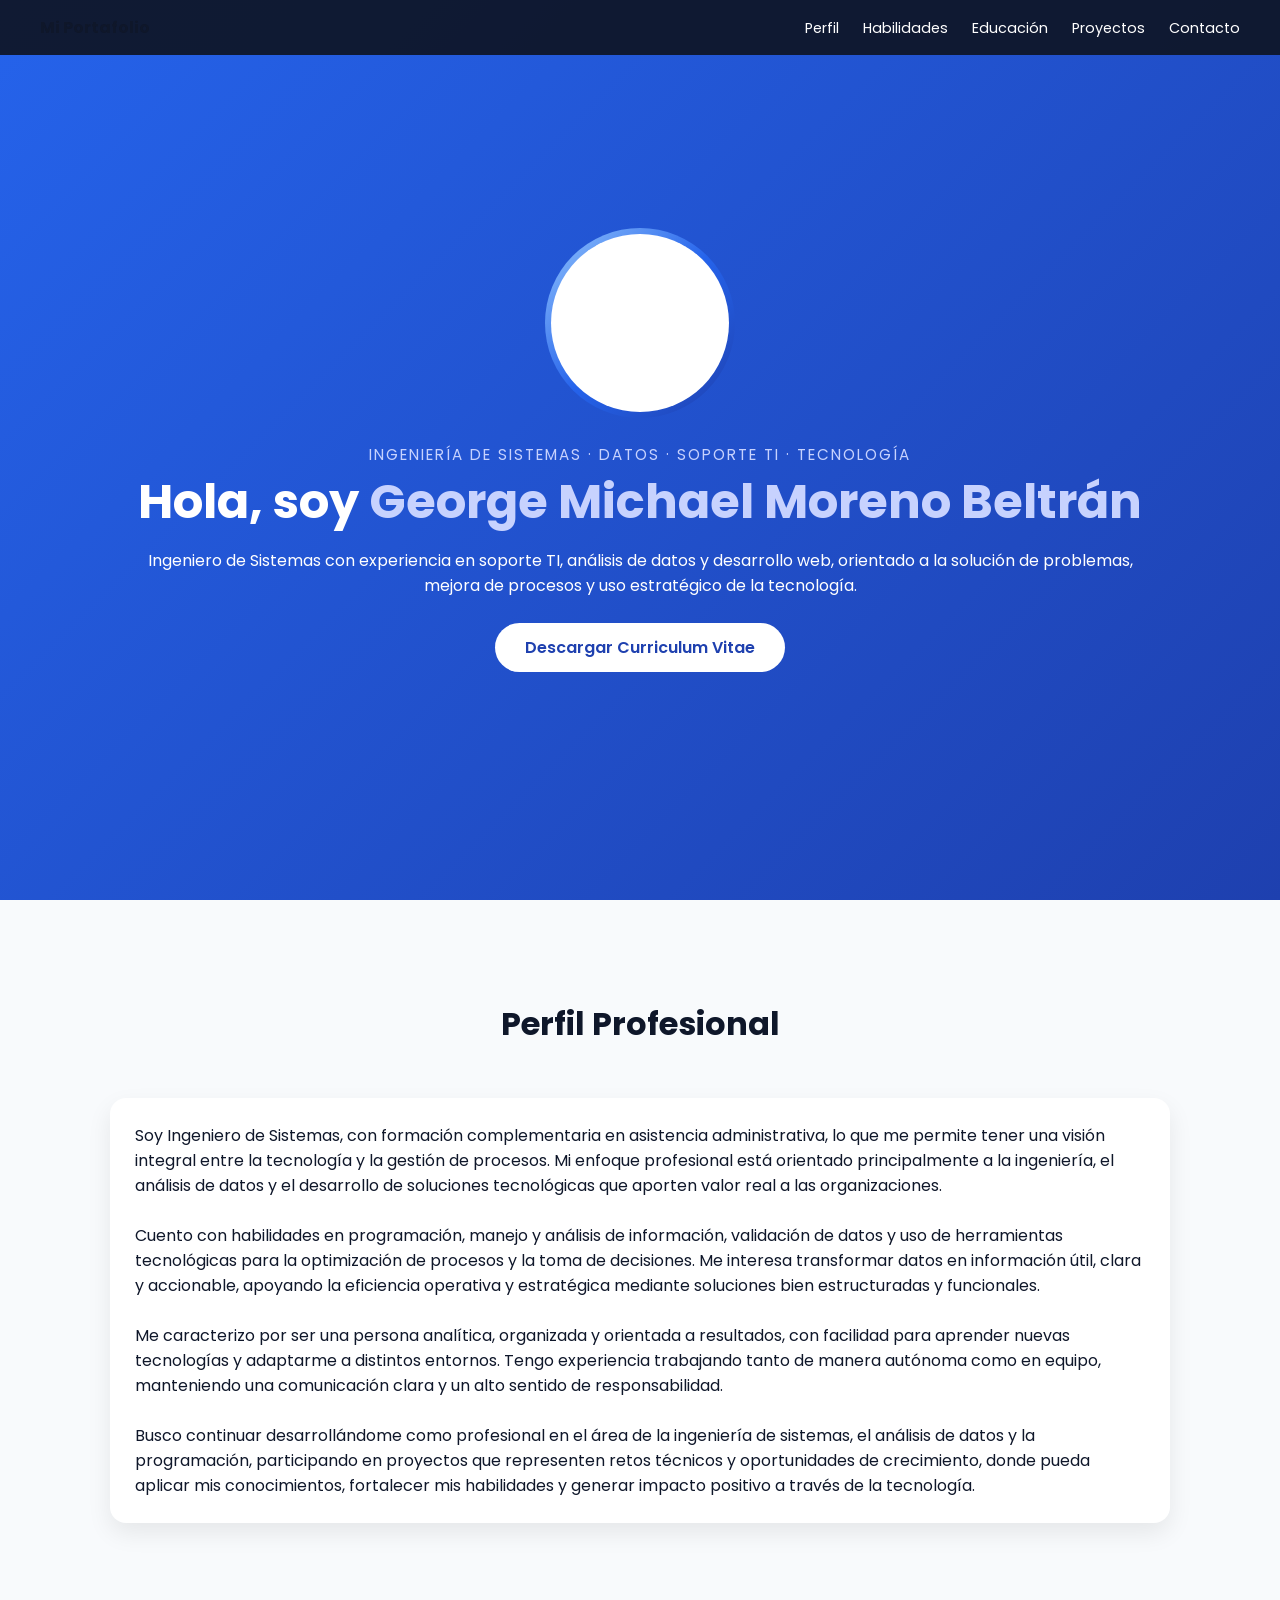
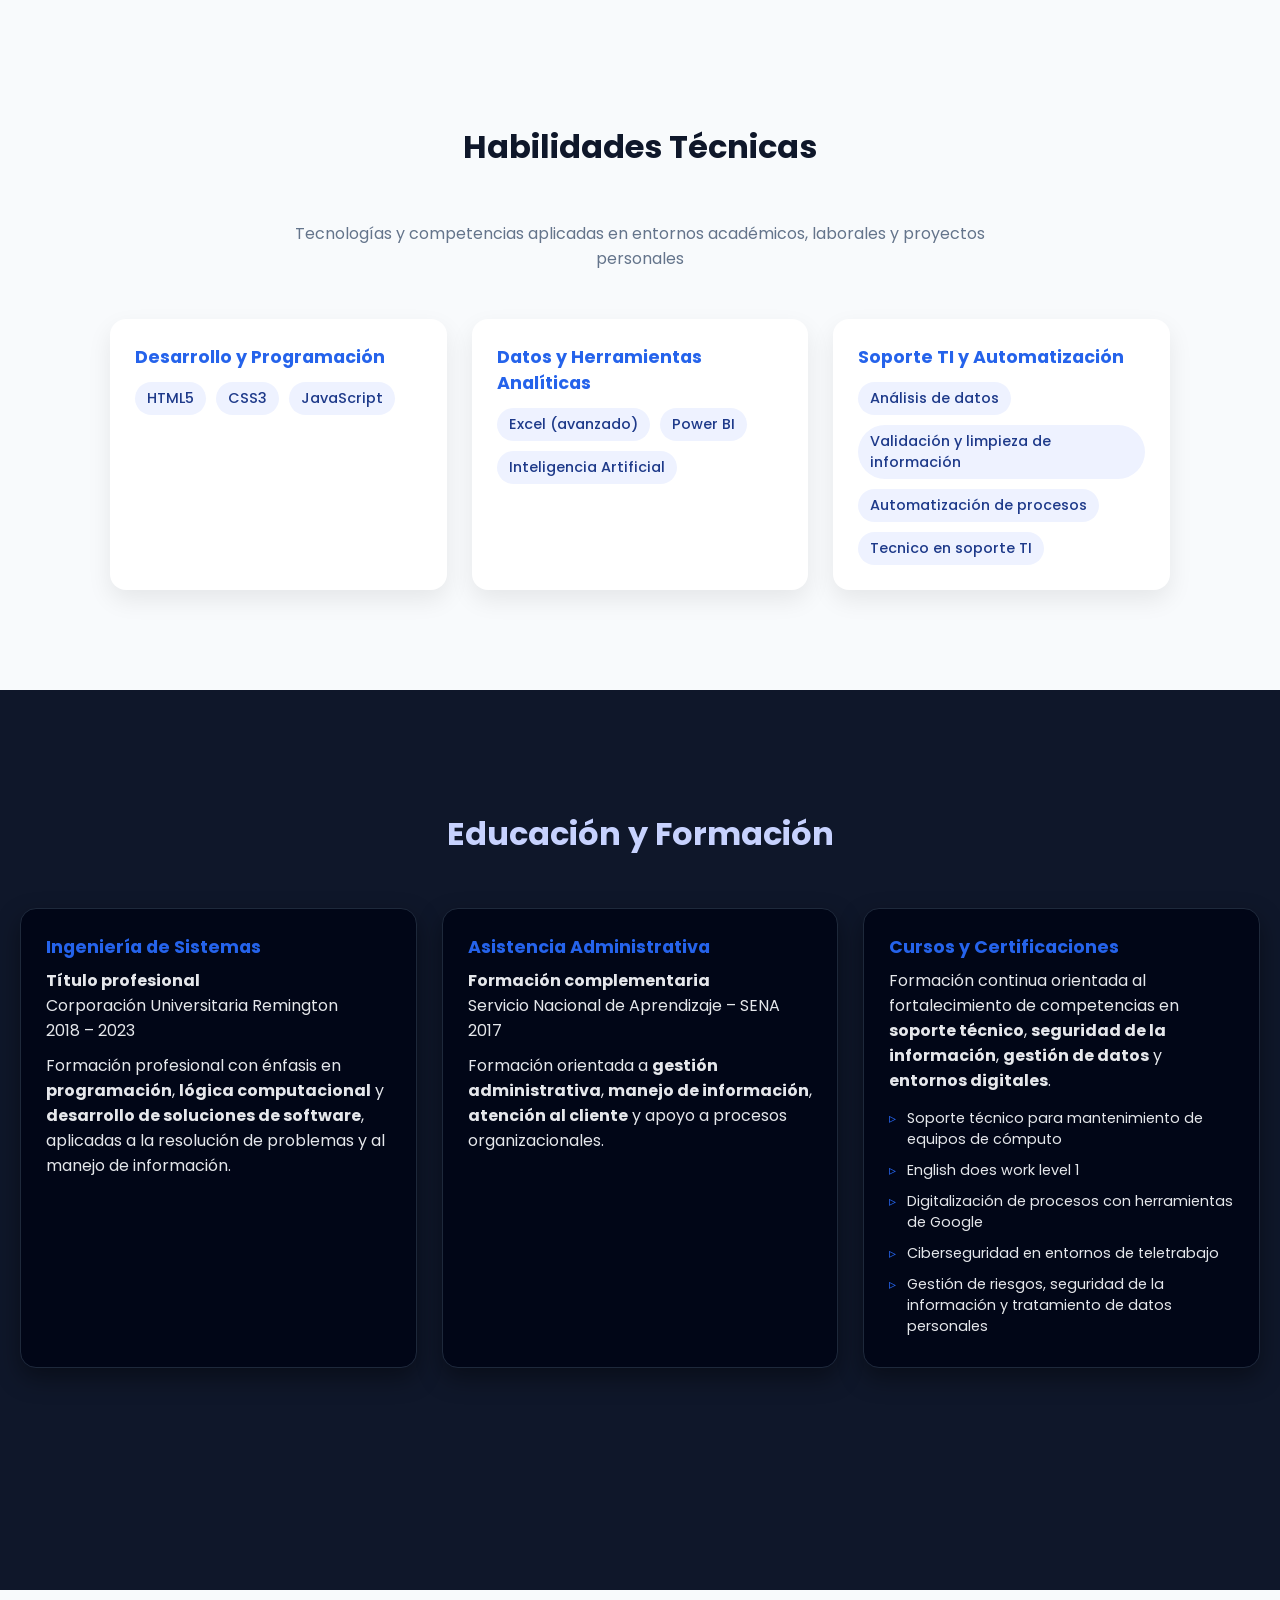
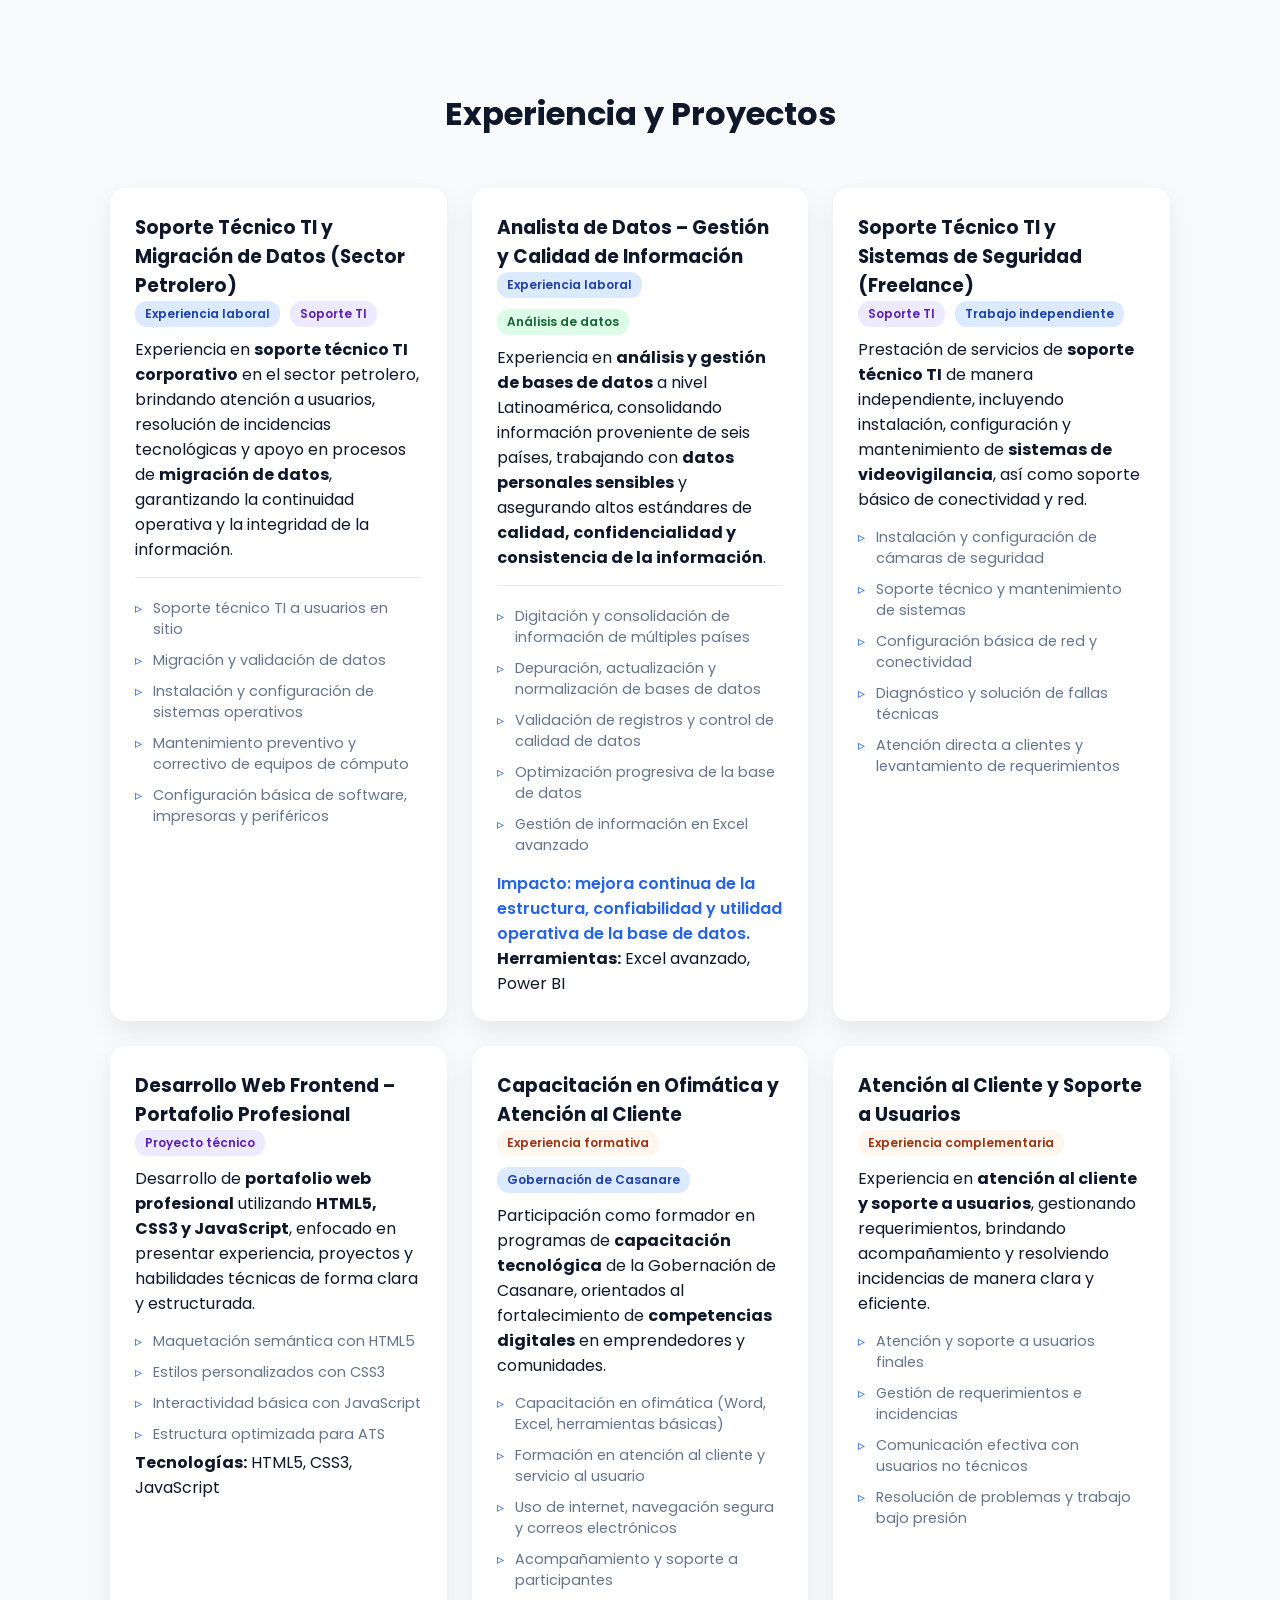
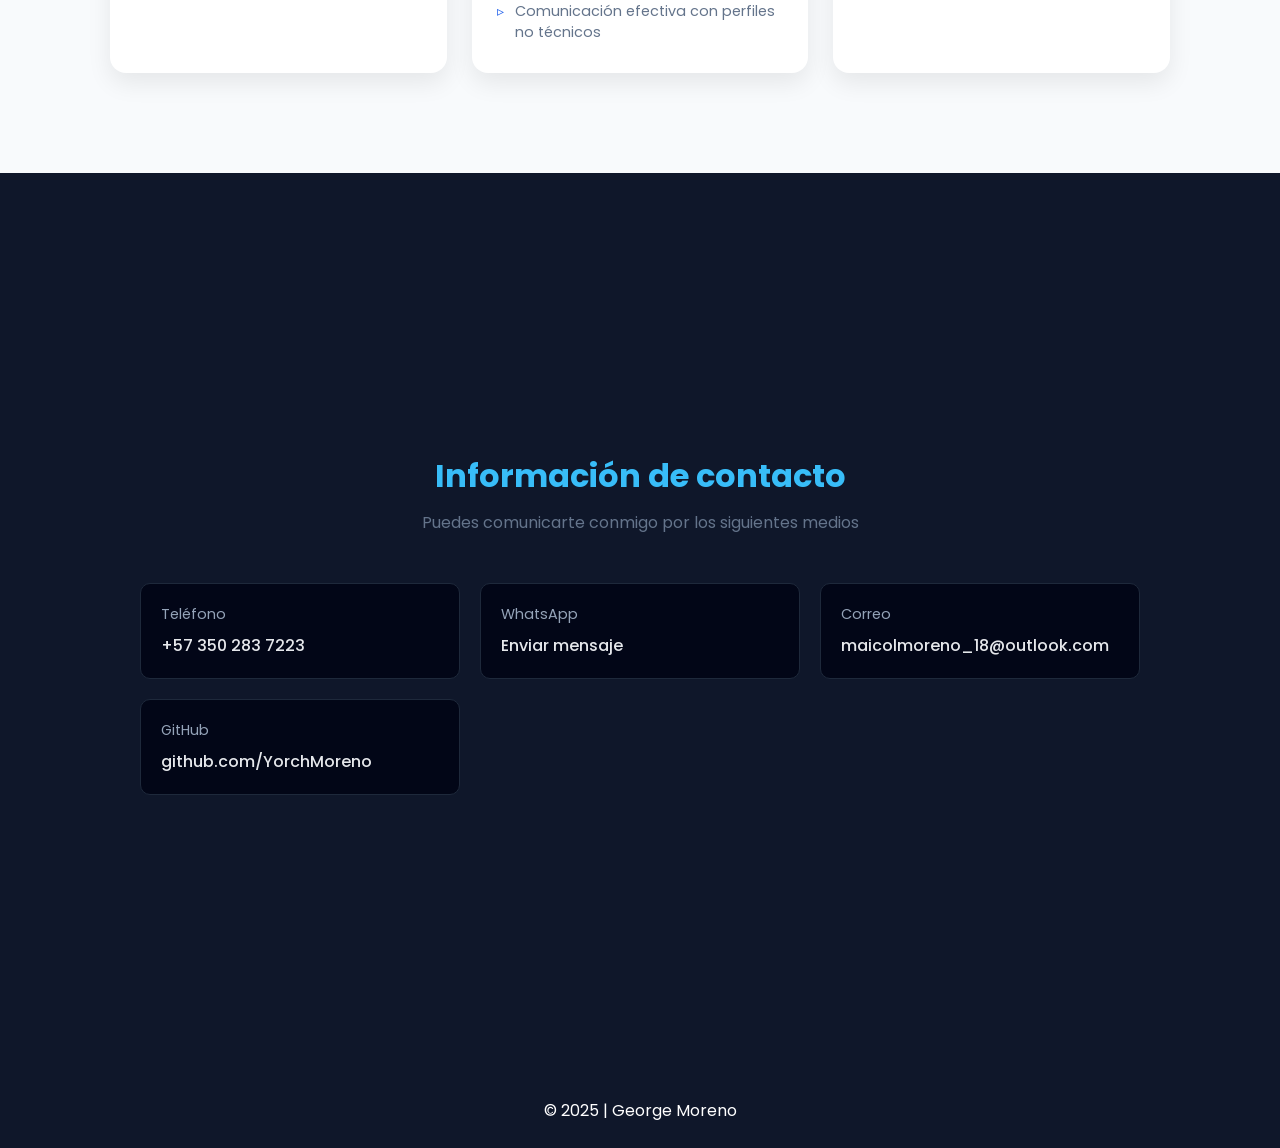
==== src/index.html @ 9e567766 "Primera versión del portafolio" ====
<!DOCTYPE html>
<html lang="es">
<head>
    <meta charset="UTF-8">
    <title>Portafolio | George Moreno</title>
    <meta name="viewport" content="width=device-width, initial-scale=1.0">

    <link href="https://fonts.googleapis.com/css2?family=Poppins:wght@300;400;600;700&display=swap" rel="stylesheet">

    <style>
        :root{
            --primary:#2563eb;
            --dark:#0f172a;
            --light:#f8fafc;
            --gray:#64748b;
        }

        *{
            margin:0;
            padding:0;
            box-sizing:border-box;
            font-family:'Poppins',sans-serif;
        }

        html, body{
            width:100%;
            overflow-x:hidden;
            scroll-behavior:smooth;
            margin:0;
            padding:0;
        }

        body{
            background:var(--light);
            color:var(--dark);
        }

        /* NAV */
        nav{
            position:fixed;
            top:0;
            width:100%;
            background:rgba(15,23,42,.95);
            padding:15px 40px;
            display:flex;
            justify-content:space-between;
            align-items:center;
            z-index:1000;
        }

        nav a{
            color:white;
            text-decoration:none;
            margin-left:20px;
            font-size:.9rem;
        }

        nav a:hover{color:var(--primary);}

        /* HERO */
        .hero{
            min-height:100vh;
            display:flex;
            flex-direction:column;
            justify-content:center;
            align-items:center;
            text-align:center;
            background:linear-gradient(135deg,#2563eb,#1e40af);
            color:white;
            padding:20px;
        }

        .hero h1{font-size:3rem;}
        .hero span{color:#c7d2fe;}
        .hero p{max-width:1000px;margin-top:10px;}

        /* FOTO PERFIL PRO */
        .foto-wrapper{
            position:relative;
            width:190px;
            height:190px;
            border-radius:50%;
            padding:6px;
            background:linear-gradient(135deg,#93c5fd,#2563eb,#1e40af);
            display:flex;
            align-items:center;
            justify-content:center;
            margin-bottom:25px;
            animation:float 6s ease-in-out infinite;
        }

        .foto-wrapper img{
            width:100%;
            height:100%;
            border-radius:50%;
            object-fit:cover;
            background:white;
        }

        /* Animación suave */
        @keyframes float{
            0%,100%{transform:translateY(0);}
            50%{transform:translateY(-10px);}
        }

        /* Efecto glass alrededor */
        .foto-wrapper::after{
            content:"";
            position:absolute;
            width:210px;
            height:210px;
            border-radius:50%;
            background:rgba(255,255,255,.15);
            filter:blur(25px);
            z-index:-1;
        }

        /* HABILIDADES TÉCNICAS */
        #habilidades h3{
            font-size:1.1rem;
            margin-bottom:12px;
            color:var(--primary);
        }

        .skills-list{
            list-style:none;
        }

        .skills-list li{
            padding:6px 0;
            font-size:.95rem;
            color:var(--gray);
            position:relative;
            padding-left:18px;
        }

        .skills-list li::before{
            content:"▹";
            position:absolute;
            left:0;
            color:var(--primary);
        }

        /* EDUCACIÓN */
        #educacion{
            width:100%;
            min-height:100vh;
            max-width:none;
            background:#0f172a;
            padding:120px 20px;

        }

        #educacion h3{
            font-size:1.1rem;
            margin-bottom:8px;
            color:var(--primary);
        }

        .edu-institucion{
            font-weight:600;
            font-size:.95rem;
            color:var(--dark);
        }

        .edu-lugar{
            font-size:.9rem;
            color:var(--gray);
            margin:4px 0;
        }

        .edu-periodo{
            font-size:.85rem;
            color:#94a3b8;
        }

        .edu-list{
            list-style:none;
            margin-top:10px;
        }

        .edu-list li{
            font-size:.9rem;
            color:var(--gray);
            padding:5px 0;
            position:relative;
            padding-left:18px;
        }

        .edu-list li::before{
            content:"▹";
            position:absolute;
            left:0;
            color:var(--primary);
        }

        .btn{
            margin-top:25px;
            padding:12px 30px;
            border:none;
            border-radius:30px;
            background:white;
            color:#1e40af;
            font-weight:600;
            cursor:pointer;
            text-decoration:none;
        }

        /* SECTIONS (EXCEPTO CONTACTO) */
        section:not(.contact-section){
            padding:100px 20px;
            max-width:1100px;
            margin:auto;
        }

        section h2{
            text-align:center;
            margin-bottom:50px;
            font-size:2rem;
        }

        /* CARDS */
        .grid{
            display:grid;
            grid-template-columns:repeat(auto-fit,minmax(250px,1fr));
            gap:25px;
        }

        .card{
            background:white;
            padding:25px;
            border-radius:16px;
            box-shadow:0 10px 25px rgba(0,0,0,.08);
            transition:.3s;
        }

        .card:hover{transform:translateY(-8px);}

        /* CONTACTO */
        .contact-section{
            min-height:100vh;
            width:100%;
            background-color:var(--dark);
            color:#e5e7eb;

            display:flex;
            flex-direction:column;
            justify-content:center;
            padding:80px 20px;
        }

        .section-title{
            font-size:2rem;
            text-align:center;
            margin-bottom:10px;
            color:#38bdf8;
        }

        .section-subtitle{
            text-align:center;
            font-size:1rem;
            margin-bottom:40px;
            color:#cbd5f5;
        }

        .contact-grid{
            display:grid;
            grid-template-columns:repeat(auto-fit,minmax(250px,1fr));
            gap:20px;
            max-width:1000px;
            margin:0 auto;
            width:100%;
        }

        .contact-card{
            background-color:#020617;
            border:1px solid #1e293b;
            border-radius:10px;
            padding:20px;
            transition:.3s;
        }

        .contact-card:hover{
            transform:translateY(-5px);
            box-shadow:0 10px 25px rgba(56,189,248,.15);
        }

        .contact-label{
            display:block;
            font-size:.9rem;
            color:#94a3b8;
            margin-bottom:8px;
        }

        .contact-card a{
            color:#e5e7eb;
            text-decoration:none;
            font-weight:500;
            word-break:break-word;
        }

        .contact-card a:hover{color:#38bdf8;}

        footer{
            background:var(--dark);
            color:white;
            text-align:center;
            padding:25px;
        }

        @media(max-width:600px){
            .hero h1{font-size:2.2rem;}
        }

        /* SECCIÓN OSCURA (EDUCACIÓN) */
        .dark-section h2{
            color:#c7d2fe;
        }

        .dark-section .card{
            background: rgba(2,6,23,.97);
            border:1px solid #1e293b;
            box-shadow:0 10px 25px rgba(0,0,0,.4);
        }


        .dark-section h3{
            color:#93c5fd;
        }

        .dark-section .edu-institucion{
            color:#e5e7eb;
        }

        .dark-section .edu-lugar,
        .dark-section .edu-periodo,
        .dark-section .edu-list li{
            color:#cbd5f5;
        }
        .badge{
            display:inline-block;
            padding:4px 10px;
            font-size:.75rem;
            font-weight:600;
            border-radius:12px;
            margin-bottom:10px;
            margin-right:6px;
        }

        .badge.work{ background:#dbeafe; color:#1e40af; }
        .badge.data{ background:#dcfce7; color:#166534; }
        .badge.tech{ background:#ede9fe; color:#5b21b6; }
        .badge.soft{ background:#fff7ed; color:#9a3412; }

        /* ===== FIX TEXTO EN SECCIONES OSCURAS ===== */
        .dark-section .card p,
        .dark-section .card strong,
        .dark-section .card li {
            color: #e5e7eb;
        }

        .dark-section .card h3 {
            color: #93c5fd;
        }
        .section-subtitle{
            text-align:center;
            color:#64748b;
            max-width:700px;
            margin:0 auto 3rem;
        }

        .skill-tags{
            display:flex;
            flex-wrap:wrap;
            gap:10px;
        }

        .skill-tags span{
            background:#eef2ff;
            color:#1e3a8a;
            padding:6px 12px;
            border-radius:999px;
            font-size:.9rem;
            font-weight:500;
        }

        .level{
            color:#64748b;
            font-size:.85rem;
        }

        /* Media Queries para pantallas pequeñas */
        @media(max-width: 600px) {
            /* Menu vertical */
            nav {
                flex-direction: column;
                align-items: flex-start;
                padding: 15px;
            }
            nav div {
                display: flex;
                flex-direction: column;
                margin-top: 10px;
            }
            nav a {
                margin: 8px 0;
            }

            /* Ajuste de hero */
            .hero h1 {
                font-size: 2rem;
            }

            .foto-wrapper {
                width: 140px;
                height: 140px;
            }

            /* Grid de cards */
            .grid {
                grid-template-columns: 1fr;
                gap: 20px;
            }
        }

    </style>
</head>

<body>

<nav>
    <strong>Mi Portafolio</strong>
    <div>
        <a href="#perfil">Perfil</a>
        <a href="#habilidades">Habilidades</a>
        <a href="#educacion">Educación</a>
        <a href="#proyectos">Proyectos</a>
        <a href="#contacto">Contacto</a>

    </div>
</nav>

<div class="hero">
    <div class="foto-wrapper">
        <img src="img/foto1.jpeg" alt="Foto de George Moreno">
    </div>
    <span style="font-size:.95rem; letter-spacing:2px; text-transform:uppercase; color:#c7d2fe;">
        Ingeniería de Sistemas · Datos · Soporte TI · Tecnología
    </span>
    <h1>Hola, soy <span>George Michael Moreno Beltrán</span></h1>
    <p>
        Ingeniero de Sistemas con experiencia en soporte TI, análisis de datos y desarrollo web,
        orientado a la solución de problemas, mejora de procesos y uso estratégico de la tecnología.
    </p>
    <a href="docs/CV George Moreno.pdf" download class="btn">Descargar Curriculum Vitae</a>
</div>

<section id="perfil">
    <h2>Perfil Profesional</h2>
    <div class="card">
        Soy Ingeniero de Sistemas, con formación complementaria en asistencia administrativa, lo que me permite tener una visión integral entre la tecnología y la gestión de procesos. Mi enfoque profesional está orientado principalmente a la ingeniería, el análisis de datos y el desarrollo de soluciones tecnológicas que aporten valor real a las organizaciones.<br>

        <br> Cuento con habilidades en programación, manejo y análisis de información, validación de datos y uso de herramientas tecnológicas para la optimización de procesos y la toma de decisiones. Me interesa transformar datos en información útil, clara y accionable, apoyando la eficiencia operativa y estratégica mediante soluciones bien estructuradas y funcionales.<br>

        <br> Me caracterizo por ser una persona analítica, organizada y orientada a resultados, con facilidad para aprender nuevas tecnologías y adaptarme a distintos entornos. Tengo experiencia trabajando tanto de manera autónoma como en equipo, manteniendo una comunicación clara y un alto sentido de responsabilidad.<br>

        <br> Busco continuar desarrollándome como profesional en el área de la ingeniería de sistemas, el análisis de datos y la programación, participando en proyectos que representen retos técnicos y oportunidades de crecimiento, donde pueda aplicar mis conocimientos, fortalecer mis habilidades y generar impacto positivo a través de la tecnología.
    </div>
</section>

<section id="habilidades">
    <h2>Habilidades Técnicas</h2>
    <p class="section-subtitle">
        Tecnologías y competencias aplicadas en entornos académicos, laborales y proyectos personales
    </p>

    <div class="grid">
        <div class="card">
            <h3>Desarrollo y Programación</h3>
            <div class="skill-tags">
                <span>HTML5</span>
                <span>CSS3</span>
                <span>JavaScript</span>
            </div>
        </div>

        <div class="card">
            <h3>Datos y Herramientas Analíticas</h3>
            <div class="skill-tags">
                <span>Excel (avanzado)</span>
                <span>Power BI</span>
                <span>Inteligencia Artificial</span>
            </div>
        </div>

        <div class="card">
            <h3>Soporte TI y Automatización</h3>
            <div class="skill-tags">
                <span>Análisis de datos</span>
                <span>Validación y limpieza de información</span>
                <span>Automatización de procesos</span>
                <span>Tecnico en soporte TI</span>
            </div>
        </div>
    </div>
</section>

<section id="educacion" class="dark-section">
    <h2>Educación y Formación</h2>

    <div class="grid">
        <div class="card">
            <h3>Ingeniería de Sistemas</h3>
            <p><strong>Título profesional</strong></p>
            <p>Corporación Universitaria Remington</p>
            <p>2018 – 2023</p>

            <p style="margin-top:10px;">
                Formación profesional con énfasis en <strong>programación</strong>,
                <strong>lógica computacional</strong> y <strong>desarrollo de soluciones de software</strong>,
                aplicadas a la resolución de problemas y al manejo de información.
            </p>
        </div>

        <div class="card">
            <h3>Asistencia Administrativa</h3>
            <p><strong>Formación complementaria</strong></p>
            <p>Servicio Nacional de Aprendizaje – SENA</p>
            <p>2017</p>

            <p style="margin-top:10px;">
                Formación orientada a <strong>gestión administrativa</strong>,
                <strong>manejo de información</strong>, <strong>atención al cliente</strong>
                y apoyo a procesos organizacionales.
            </p>
        </div>

        <div class="card">
            <h3>Cursos y Certificaciones</h3>

            <p style="margin-bottom:10px;">
                Formación continua orientada al fortalecimiento de competencias en
                <strong>soporte técnico</strong>, <strong>seguridad de la información</strong>,
                <strong>gestión de datos</strong> y <strong>entornos digitales</strong>.
            </p>

            <ul class="edu-list">
                <li>Soporte técnico para mantenimiento de equipos de cómputo</li>
                <li>English does work level 1</li>
                <li>Digitalización de procesos con herramientas de Google</li>
                <li>Ciberseguridad en entornos de teletrabajo</li>
                <li>Gestión de riesgos, seguridad de la información y tratamiento de datos personales</li>
            </ul>

        </div>
    </div>
</section>

<section id="proyectos">
    <h2>Experiencia y Proyectos</h2>

    <div class="grid">

        <!-- SOPORTE TI PETROLERA -->
        <div class="card">
            <h3>Soporte Técnico TI y Migración de Datos (Sector Petrolero)</h3>
            <span class="badge work">Experiencia laboral</span>
            <span class="badge tech">Soporte TI</span>

            <p>
                Experiencia en <strong>soporte técnico TI corporativo</strong> en el sector petrolero,
                brindando atención a usuarios, resolución de incidencias tecnológicas y apoyo
                en procesos de <strong>migración de datos</strong>, garantizando la continuidad operativa
                y la integridad de la información.
            </p>

            <hr style="margin:15px 0; border:none; border-top:1px solid #e5e7eb;">

            <ul class="edu-list">
                <li>Soporte técnico TI a usuarios en sitio</li>
                <li>Migración y validación de datos</li>
                <li>Instalación y configuración de sistemas operativos</li>
                <li>Mantenimiento preventivo y correctivo de equipos de cómputo</li>
                <li>Configuración básica de software, impresoras y periféricos</li>
            </ul>
        </div>

        <!-- ANALISIS Y DATOS -->
        <div class="card">
            <h3>Analista de Datos – Gestión y Calidad de Información</h3>
            <span class="badge work">Experiencia laboral</span>
            <span class="badge data">Análisis de datos</span>

            <p>
                Experiencia en <strong>análisis y gestión de bases de datos</strong> a nivel Latinoamérica,
                consolidando información proveniente de seis países, trabajando con
                <strong>datos personales sensibles</strong> y asegurando altos estándares de
                <strong>calidad, confidencialidad y consistencia de la información</strong>.
            </p>

            <hr style="margin:15px 0; border:none; border-top:1px solid #e5e7eb;">

            <ul class="edu-list">
                <li>Digitación y consolidación de información de múltiples países</li>
                <li>Depuración, actualización y normalización de bases de datos</li>
                <li>Validación de registros y control de calidad de datos</li>
                <li>Optimización progresiva de la base de datos</li>
                <li>Gestión de información en Excel avanzado</li>
            </ul>

            <p style="margin-top:10px; font-weight:600; color:#2563eb;">
                Impacto: mejora continua de la estructura, confiabilidad y utilidad operativa
                de la base de datos.
            </p>

            <p><strong>Herramientas:</strong> Excel avanzado, Power BI</p>
        </div>

        <!-- SOPORTE TI -->
        <div class="card">
            <h3>Soporte Técnico TI y Sistemas de Seguridad (Freelance)</h3>
            <span class="badge tech">Soporte TI</span>
            <span class="badge work">Trabajo independiente</span>

            <p>
                Prestación de servicios de <strong>soporte técnico TI</strong> de manera independiente,
                incluyendo instalación, configuración y mantenimiento de
                <strong>sistemas de videovigilancia</strong>, así como soporte básico de conectividad y red.
            </p>

            <ul class="edu-list">
                <li>Instalación y configuración de cámaras de seguridad</li>
                <li>Soporte técnico y mantenimiento de sistemas</li>
                <li>Configuración básica de red y conectividad</li>
                <li>Diagnóstico y solución de fallas técnicas</li>
                <li>Atención directa a clientes y levantamiento de requerimientos</li>
            </ul>
        </div>

        <!-- PORTAFOLIO -->
        <div class="card">
            <h3>Desarrollo Web Frontend – Portafolio Profesional</h3>
            <span class="badge tech">Proyecto técnico</span>

            <p>
                Desarrollo de <strong>portafolio web profesional</strong> utilizando
                <strong>HTML5, CSS3 y JavaScript</strong>, enfocado en presentar experiencia,
                proyectos y habilidades técnicas de forma clara y estructurada.
            </p>

            <ul class="edu-list">
                <li>Maquetación semántica con HTML5</li>
                <li>Estilos personalizados con CSS3</li>
                <li>Interactividad básica con JavaScript</li>
                <li>Estructura optimizada para ATS</li>
            </ul>

            <p><strong>Tecnologías:</strong> HTML5, CSS3, JavaScript</p>
        </div>

        <!-- UNIDADES PRODUCTIVAS -->
        <div class="card">
            <h3>Capacitación en Ofimática y Atención al Cliente</h3>
            <span class="badge soft">Experiencia formativa</span>
            <span class="badge work">Gobernación de Casanare</span>

            <p>
                Participación como formador en programas de <strong>capacitación tecnológica</strong>
                de la Gobernación de Casanare, orientados al fortalecimiento de
                <strong>competencias digitales</strong> en emprendedores y comunidades.
            </p>

            <ul class="edu-list">
                <li>Capacitación en ofimática (Word, Excel, herramientas básicas)</li>
                <li>Formación en atención al cliente y servicio al usuario</li>
                <li>Uso de internet, navegación segura y correos electrónicos</li>
                <li>Acompañamiento y soporte a participantes</li>
                <li>Comunicación efectiva con perfiles no técnicos</li>
            </ul>
        </div>


        <!-- SERVICIO AL CLIENTE -->
        <div class="card">
            <h3>Atención al Cliente y Soporte a Usuarios</h3>
            <span class="badge soft">Experiencia complementaria</span>

            <p>
                Experiencia en <strong>atención al cliente y soporte a usuarios</strong>,
                gestionando requerimientos, brindando acompañamiento y
                resolviendo incidencias de manera clara y eficiente.
            </p>

            <ul class="edu-list">
                <li>Atención y soporte a usuarios finales</li>
                <li>Gestión de requerimientos e incidencias</li>
                <li>Comunicación efectiva con usuarios no técnicos</li>
                <li>Resolución de problemas y trabajo bajo presión</li>
            </ul>
        </div>

    </div>
</section>

<section id="contacto" class="contact-section">
    <h2 class="section-title">Información de contacto</h2>
    <p class="section-subtitle">Puedes comunicarte conmigo por los siguientes medios</p>

    <div class="contact-grid">
        <div class="contact-card">
            <span class="contact-label">Teléfono</span>
            <a href="tel:+573502837223">+57 350 283 7223</a>
        </div>

        <div class="contact-card">
            <span class="contact-label">WhatsApp</span>
            <a href="https://wa.me/573502837223" target="_blank">Enviar mensaje</a>
        </div>

        <div class="contact-card">
            <span class="contact-label">Correo</span>
            <a href="mailto:maicolmoreno_18@outlook.com">maicolmoreno_18@outlook.com</a>
        </div>

        <div class="contact-card">
            <span class="contact-label">GitHub</span>
            <a href="https://github.com/YorchMoreno" target="_blank">github.com/YorchMoreno</a>
        </div>
    </div>
</section>

<footer>
    © 2025 | George Moreno
</footer>

</body>
</html>
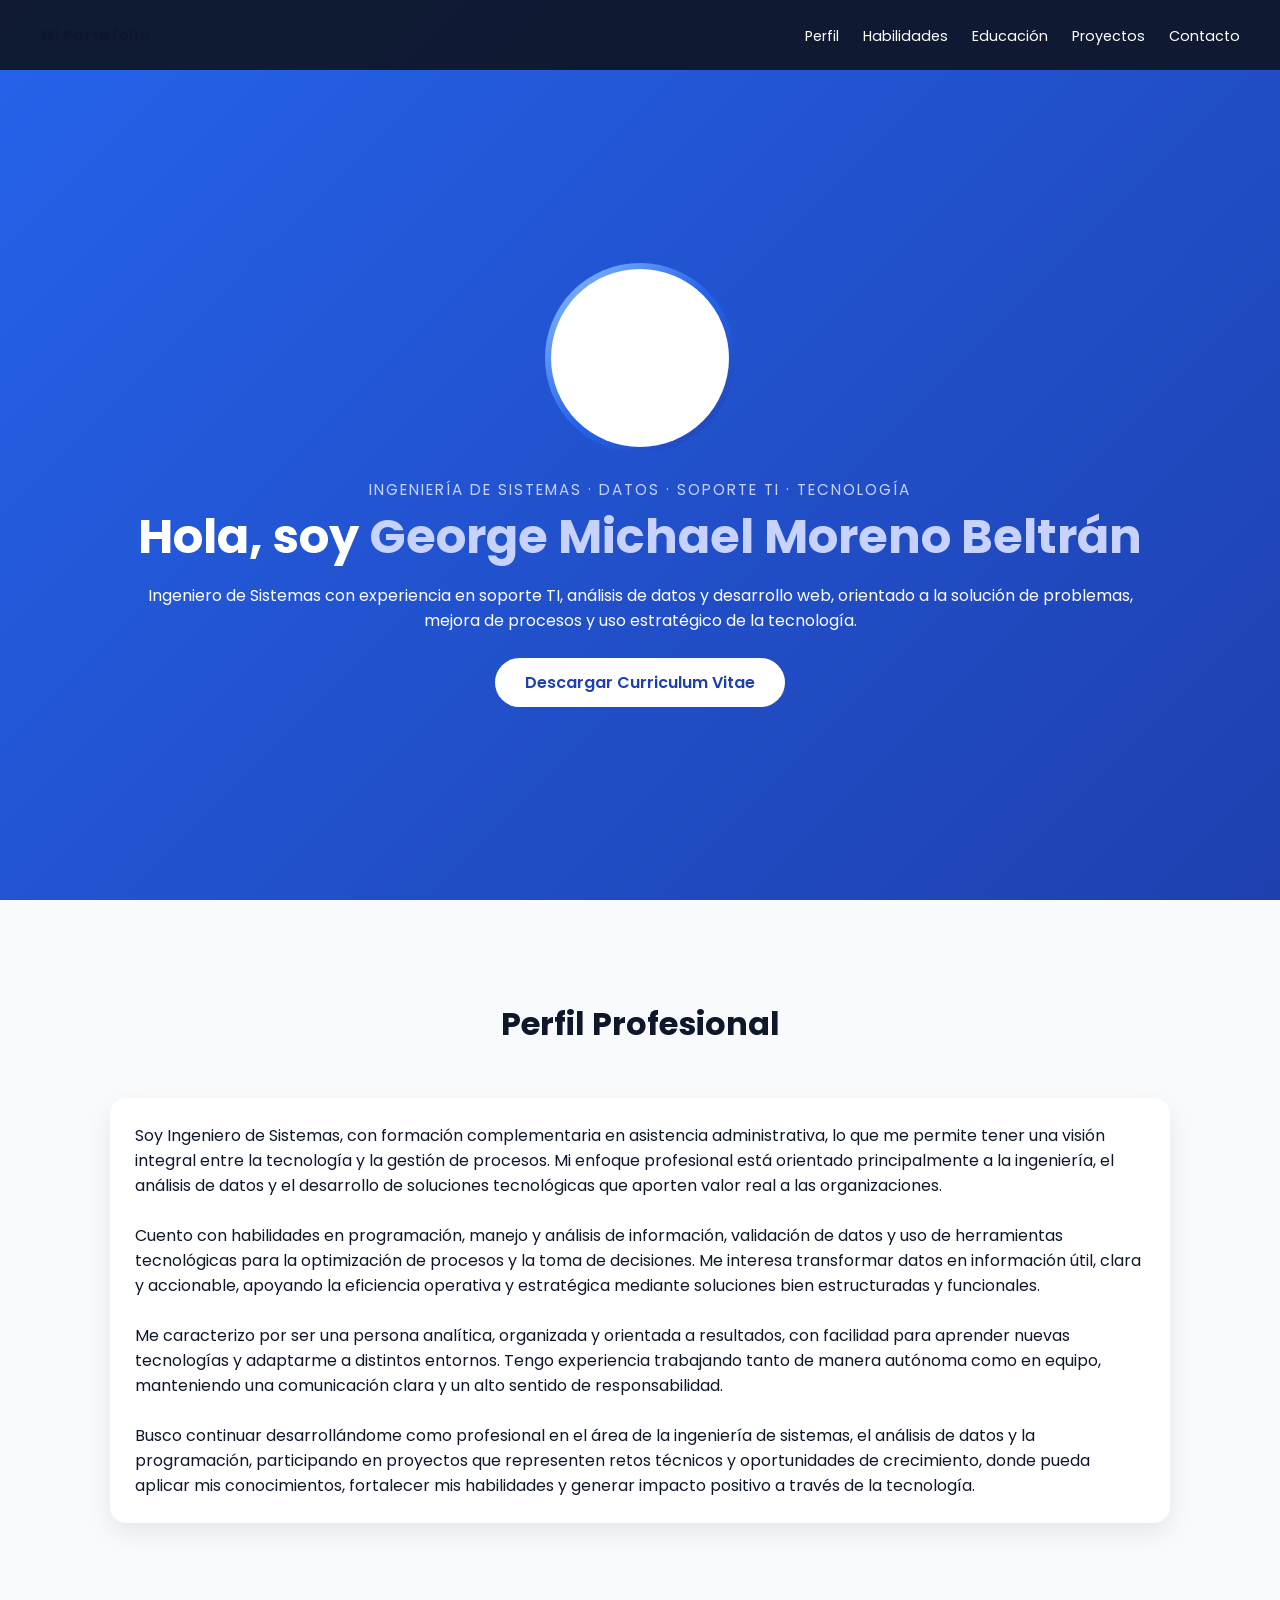
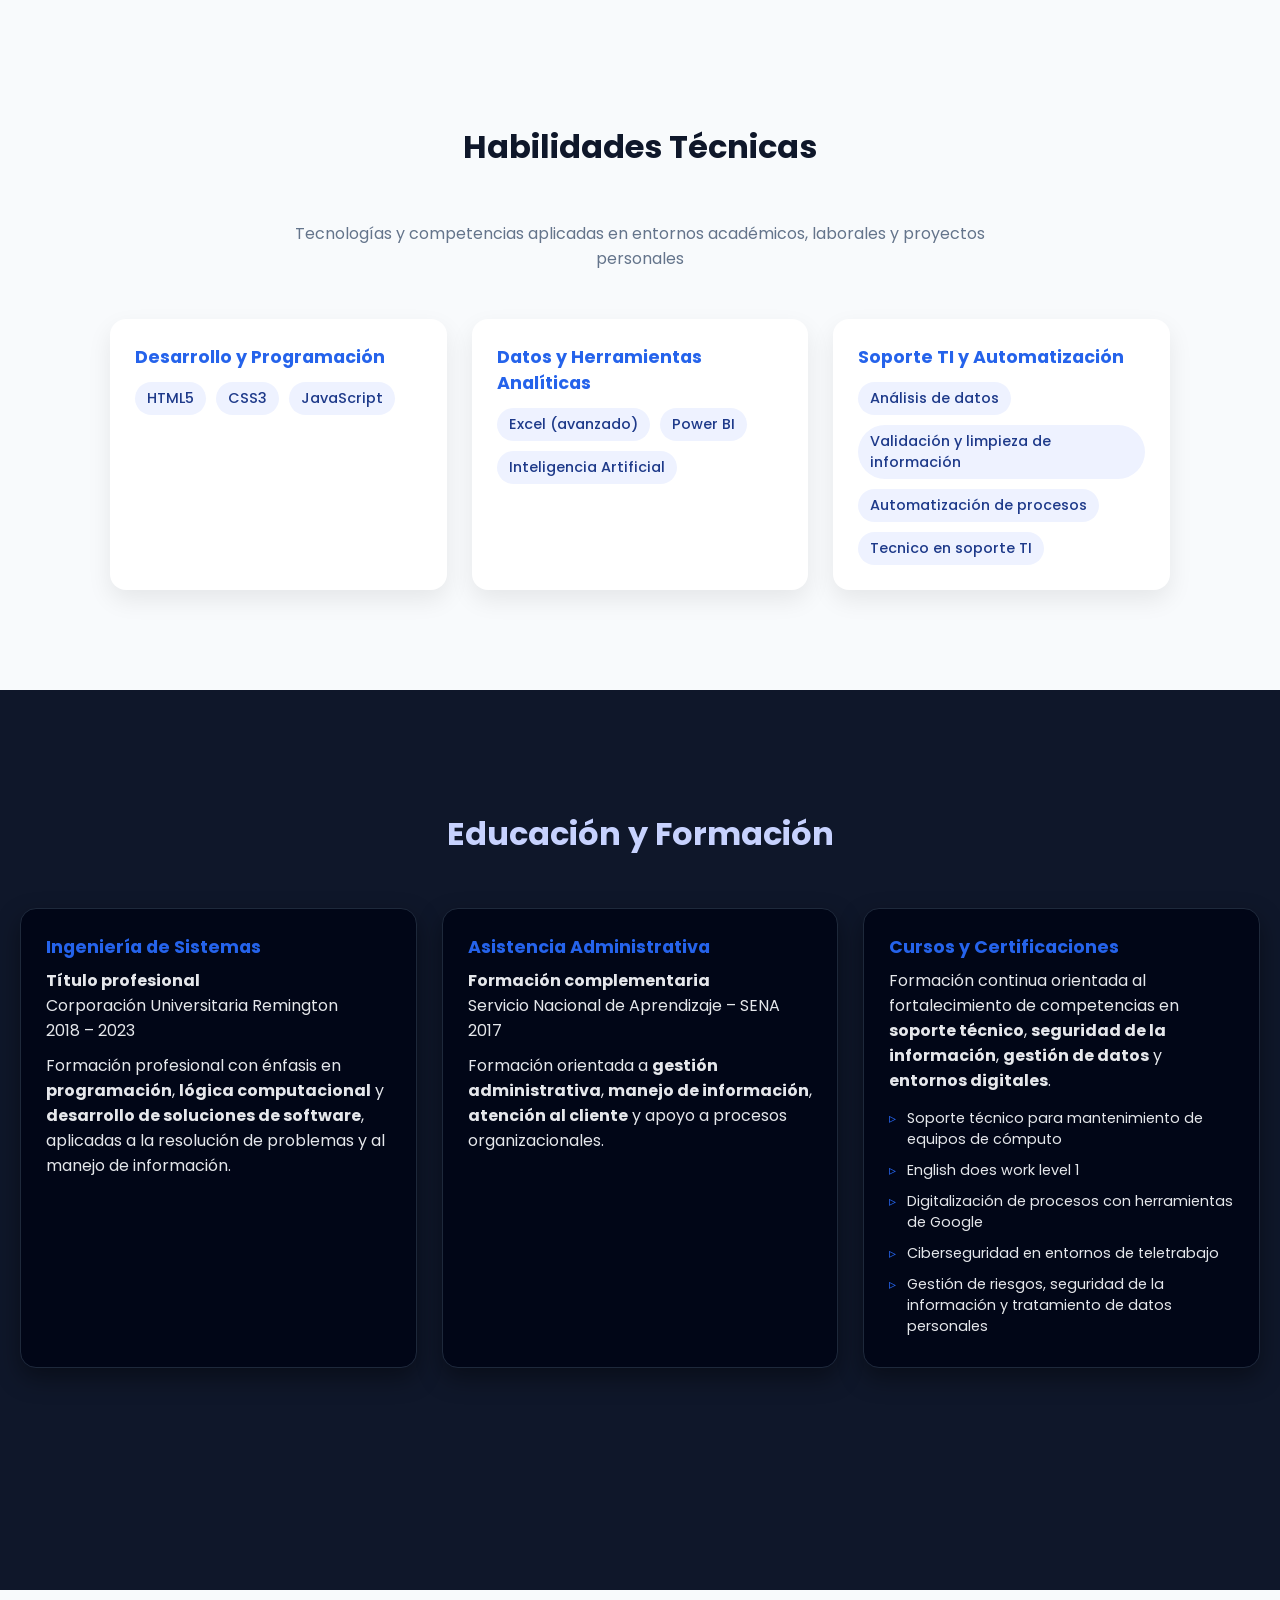
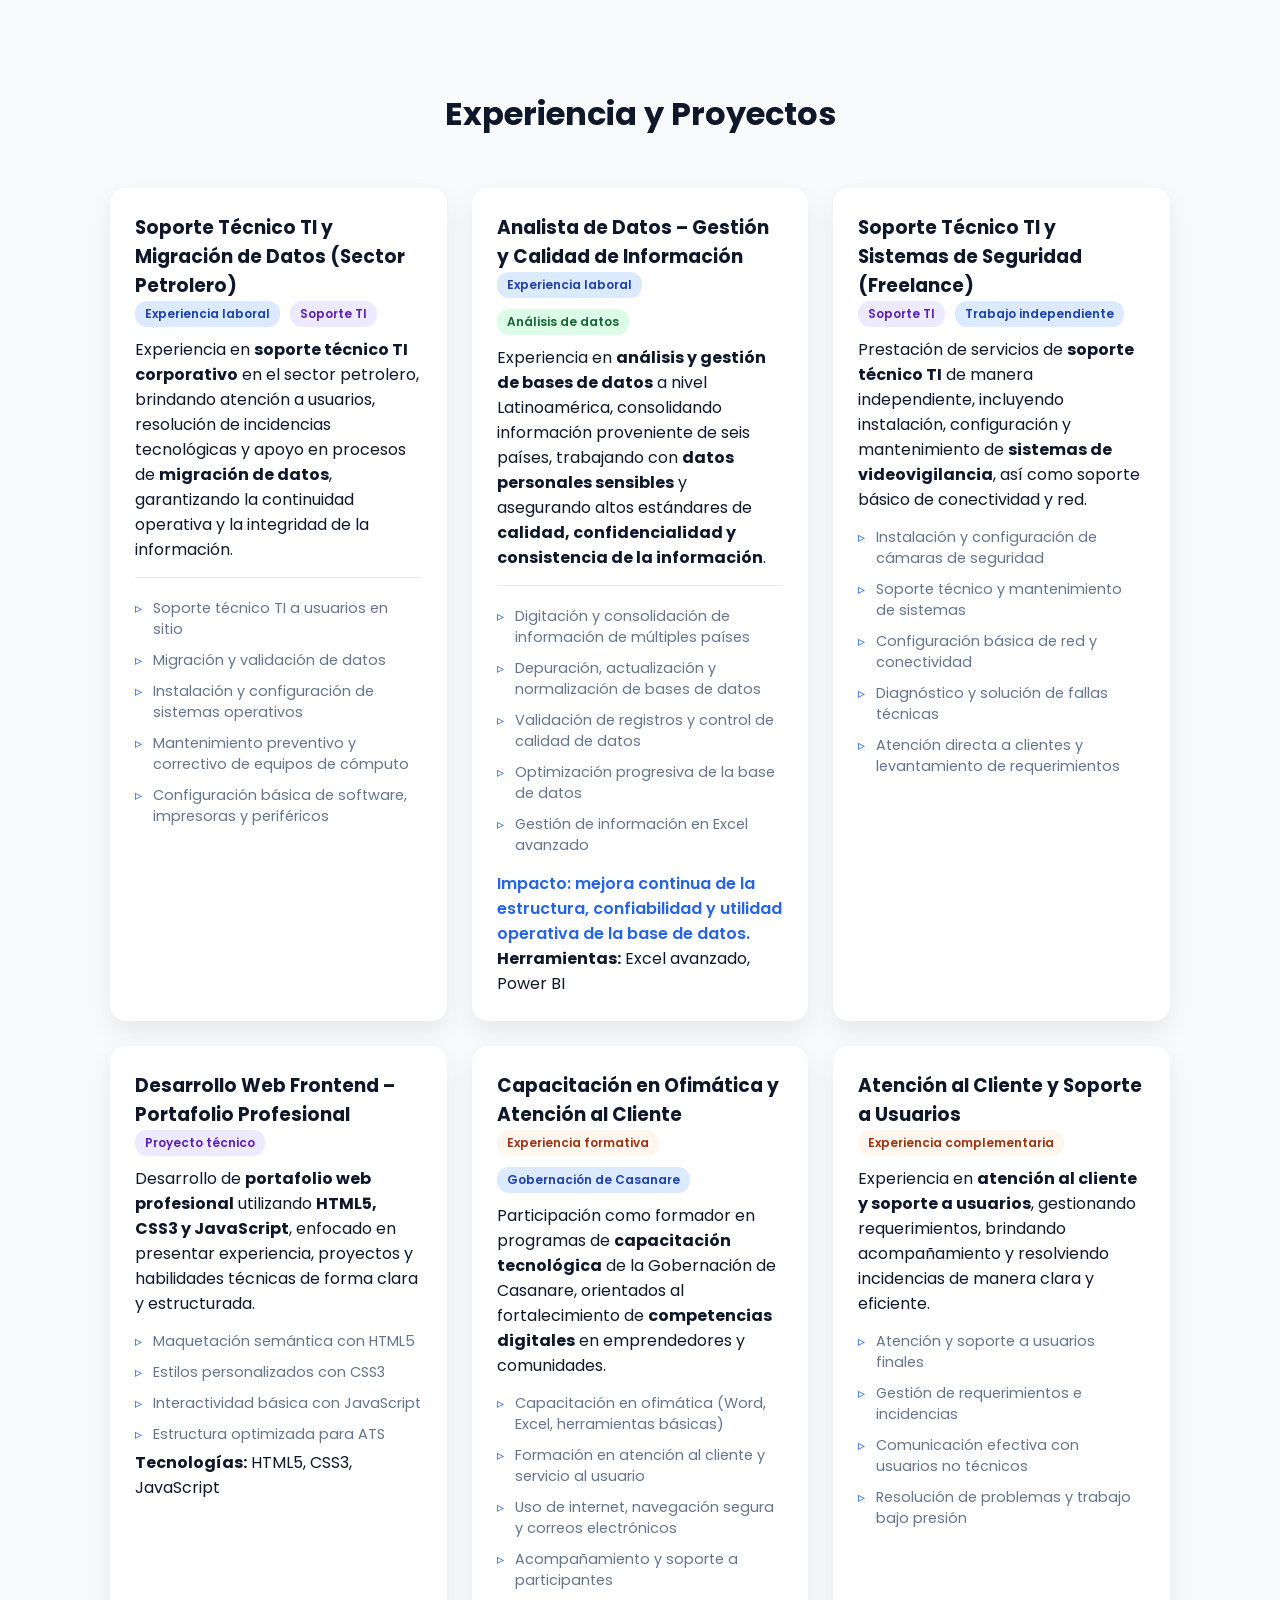
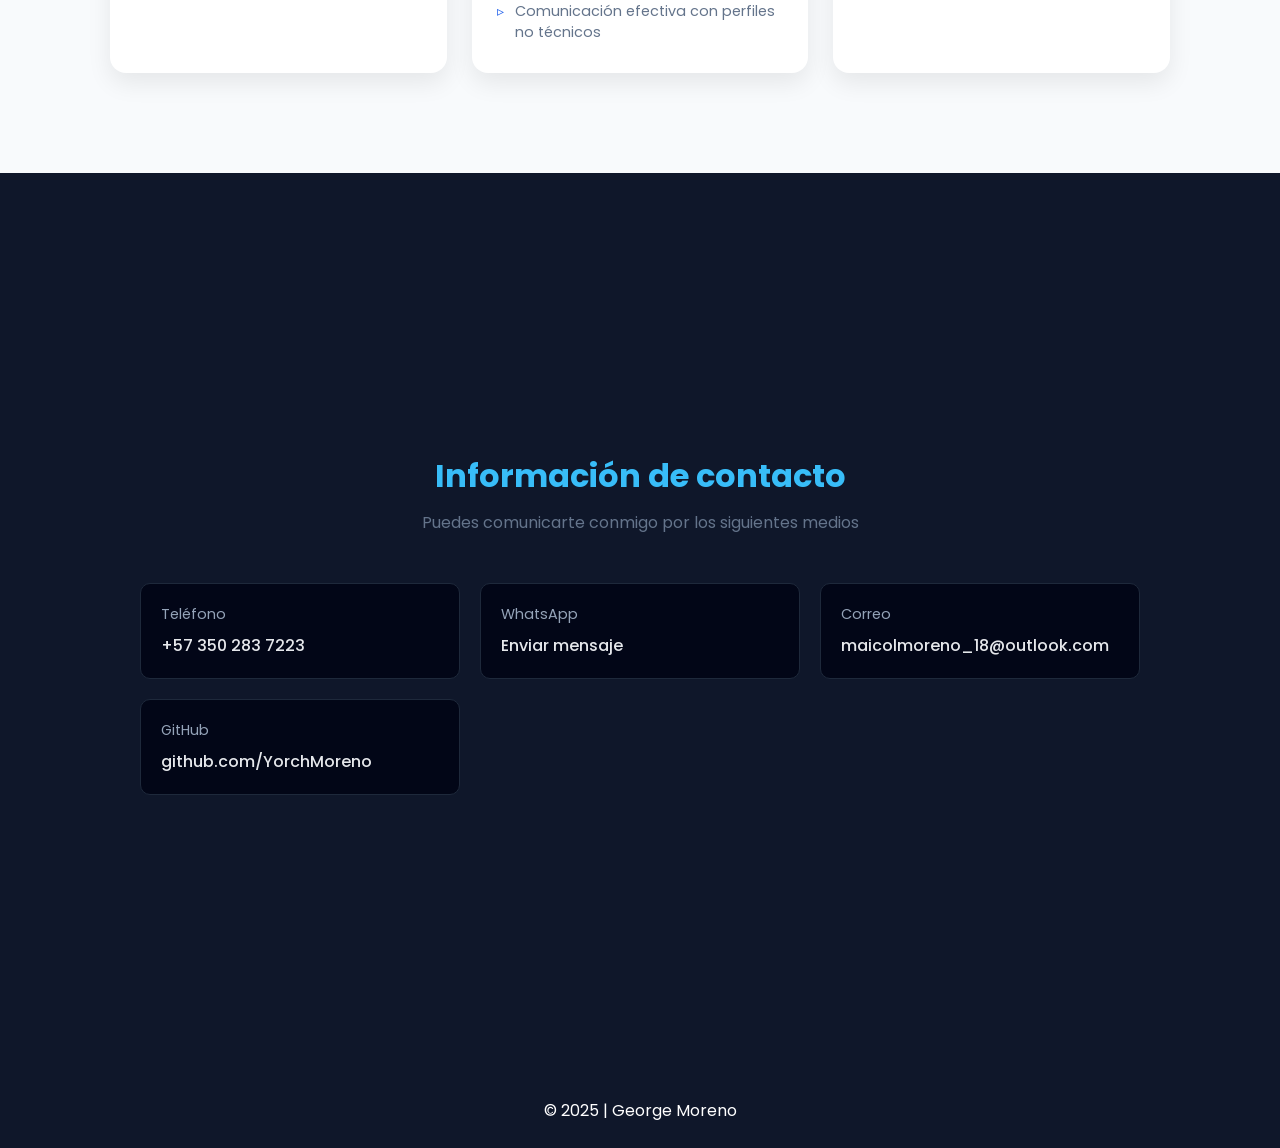
==== commit 5293c03c: "Version cinco" ====
--- a/src/index.html
+++ b/src/index.html
@@ -13,6 +13,7 @@
             --dark:#0f172a;
             --light:#f8fafc;
             --gray:#64748b;
+            --nav-height:70px;
         }
 
         *{
@@ -46,6 +47,7 @@
             justify-content:space-between;
             align-items:center;
             z-index:1000;
+            height:var(--nav-height);
         }
 
         nav a{
@@ -59,7 +61,8 @@
 
         /* HERO */
         .hero{
-            min-height:100vh;
+            height:100vh;
+            padding-top:var(--nav-height);
             display:flex;
             flex-direction:column;
             justify-content:center;
@@ -67,8 +70,9 @@
             text-align:center;
             background:linear-gradient(135deg,#2563eb,#1e40af);
             color:white;
-            padding:20px;
-        }
+        }
+
+
 
         .hero h1{font-size:3rem;}
         .hero span{color:#c7d2fe;}
@@ -369,6 +373,13 @@
             margin:0 auto 3rem;
         }
 
+        .section-subtitle{
+            text-align:center;
+            color:#64748b;
+            max-width:700px;
+            margin:0 auto 3rem;
+        }
+
         .skill-tags{
             display:flex;
             flex-wrap:wrap;
@@ -388,38 +399,76 @@
             color:#64748b;
             font-size:.85rem;
         }
-
-        /* Media Queries para pantallas pequeñas */
-        @media(max-width: 600px) {
-            /* Menu vertical */
-            nav {
-                flex-direction: column;
-                align-items: flex-start;
-                padding: 15px;
-            }
-            nav div {
-                display: flex;
-                flex-direction: column;
-                margin-top: 10px;
-            }
-            nav a {
-                margin: 8px 0;
-            }
-
-            /* Ajuste de hero */
-            .hero h1 {
-                font-size: 2rem;
-            }
-
-            .foto-wrapper {
-                width: 140px;
-                height: 140px;
-            }
-
-            /* Grid de cards */
-            .grid {
-                grid-template-columns: 1fr;
-                gap: 20px;
+        @media (max-width: 768px) {
+
+            nav{
+                padding:10px 20px;
+                flex-direction:column;
+                gap:8px;
+            }
+
+            nav strong{
+                font-size:.95rem;
+            }
+
+            nav a{
+                margin:0 8px;
+                font-size:.85rem;
+            }
+
+            .hero{
+                padding-top:120px; /* compensa el nav fijo */
+            }
+
+            .foto-wrapper{
+                width:150px;
+                height:150px;
+            }
+
+            .foto-wrapper::after{
+                width:170px;
+                height:170px;
+            }
+        }
+        @media (max-width:768px){
+            :root{
+                --nav-height:110px;
+            }
+
+            nav{
+                height:var(--nav-height);
+                padding:10px 16px;
+            }
+
+            .foto-wrapper{
+                width:140px;
+                height:140px;
+            }
+
+            .foto-wrapper::after{
+                width:160px;
+                height:160px;
+            }
+        }
+        @media (max-width:768px){
+            :root{
+                --nav-height:110px;
+            }
+
+            nav{
+                height:var(--nav-height);
+                padding:10px 16px;
+                flex-direction:column;
+            }
+
+            .foto-wrapper{
+                width:140px;
+                height:140px;
+            }
+
+            .foto-wrapper::after{
+                width:160px;
+                height:160px;
             }
         }
 
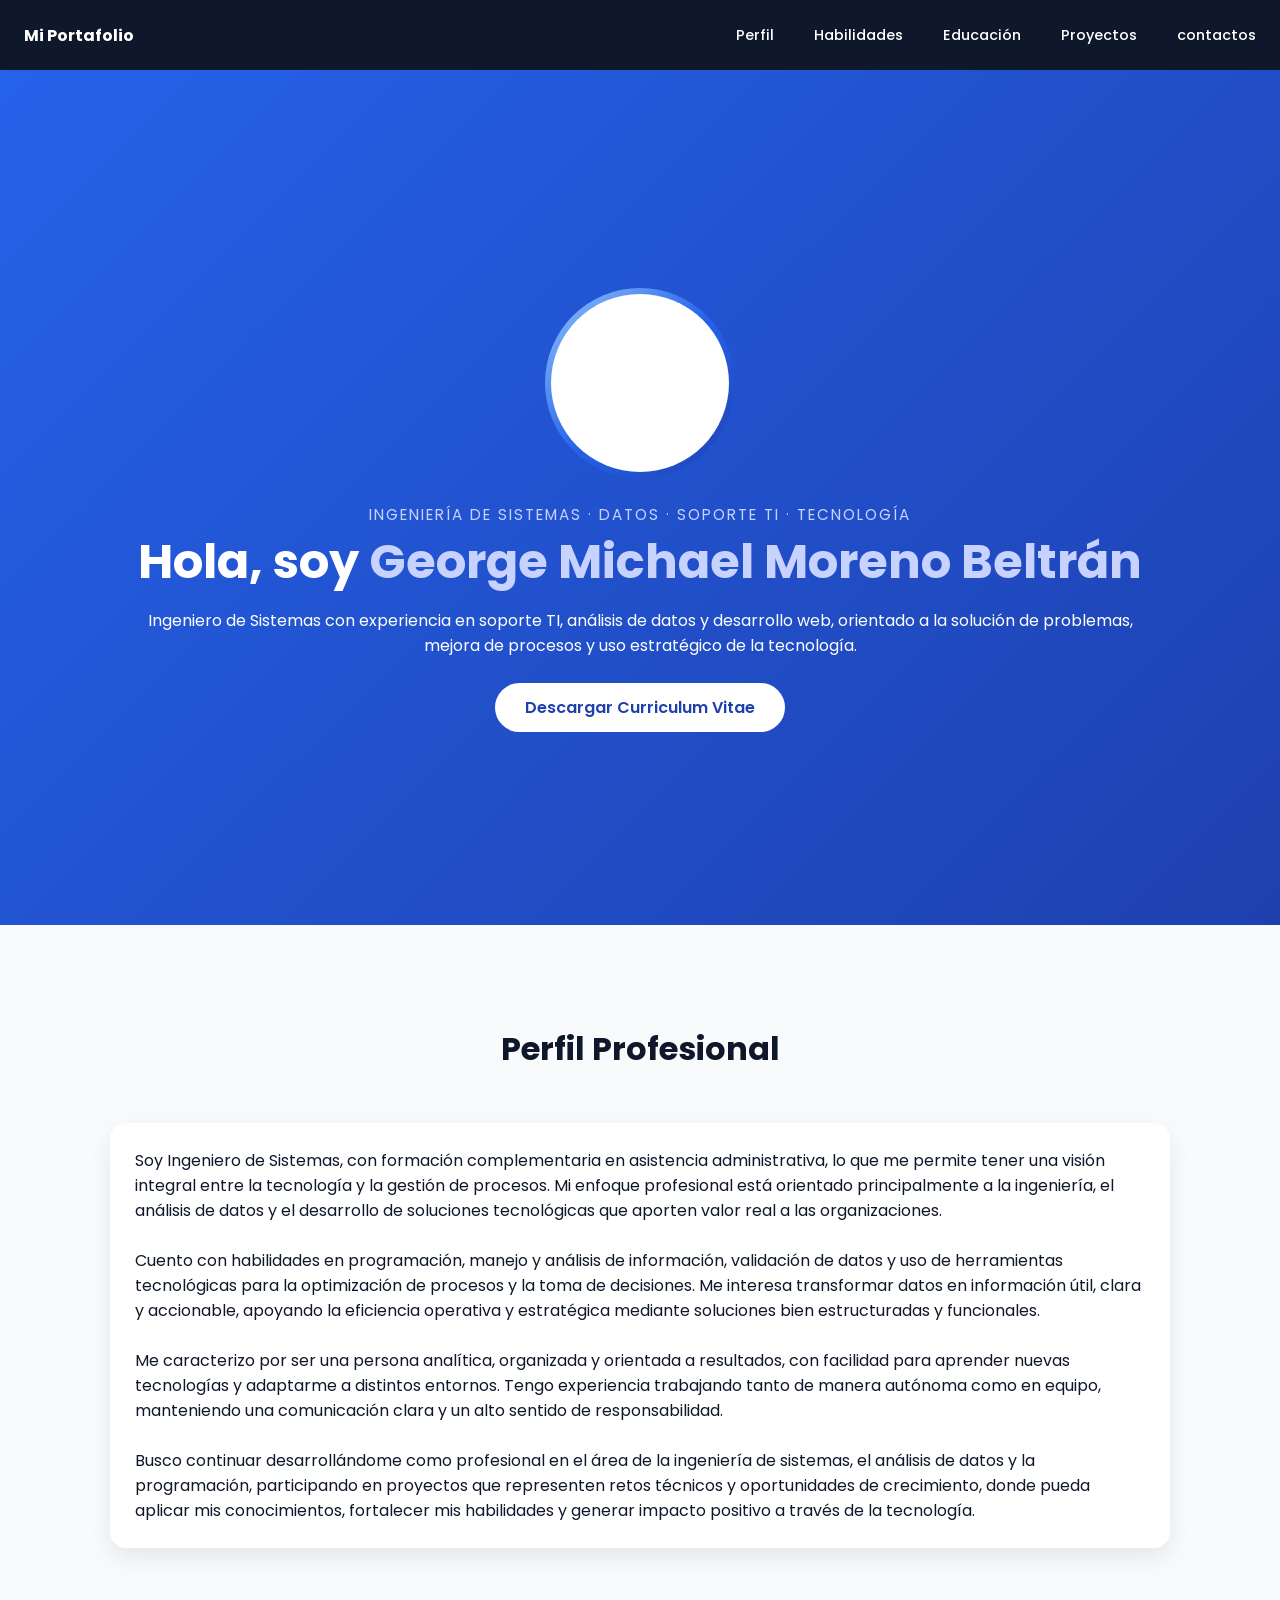
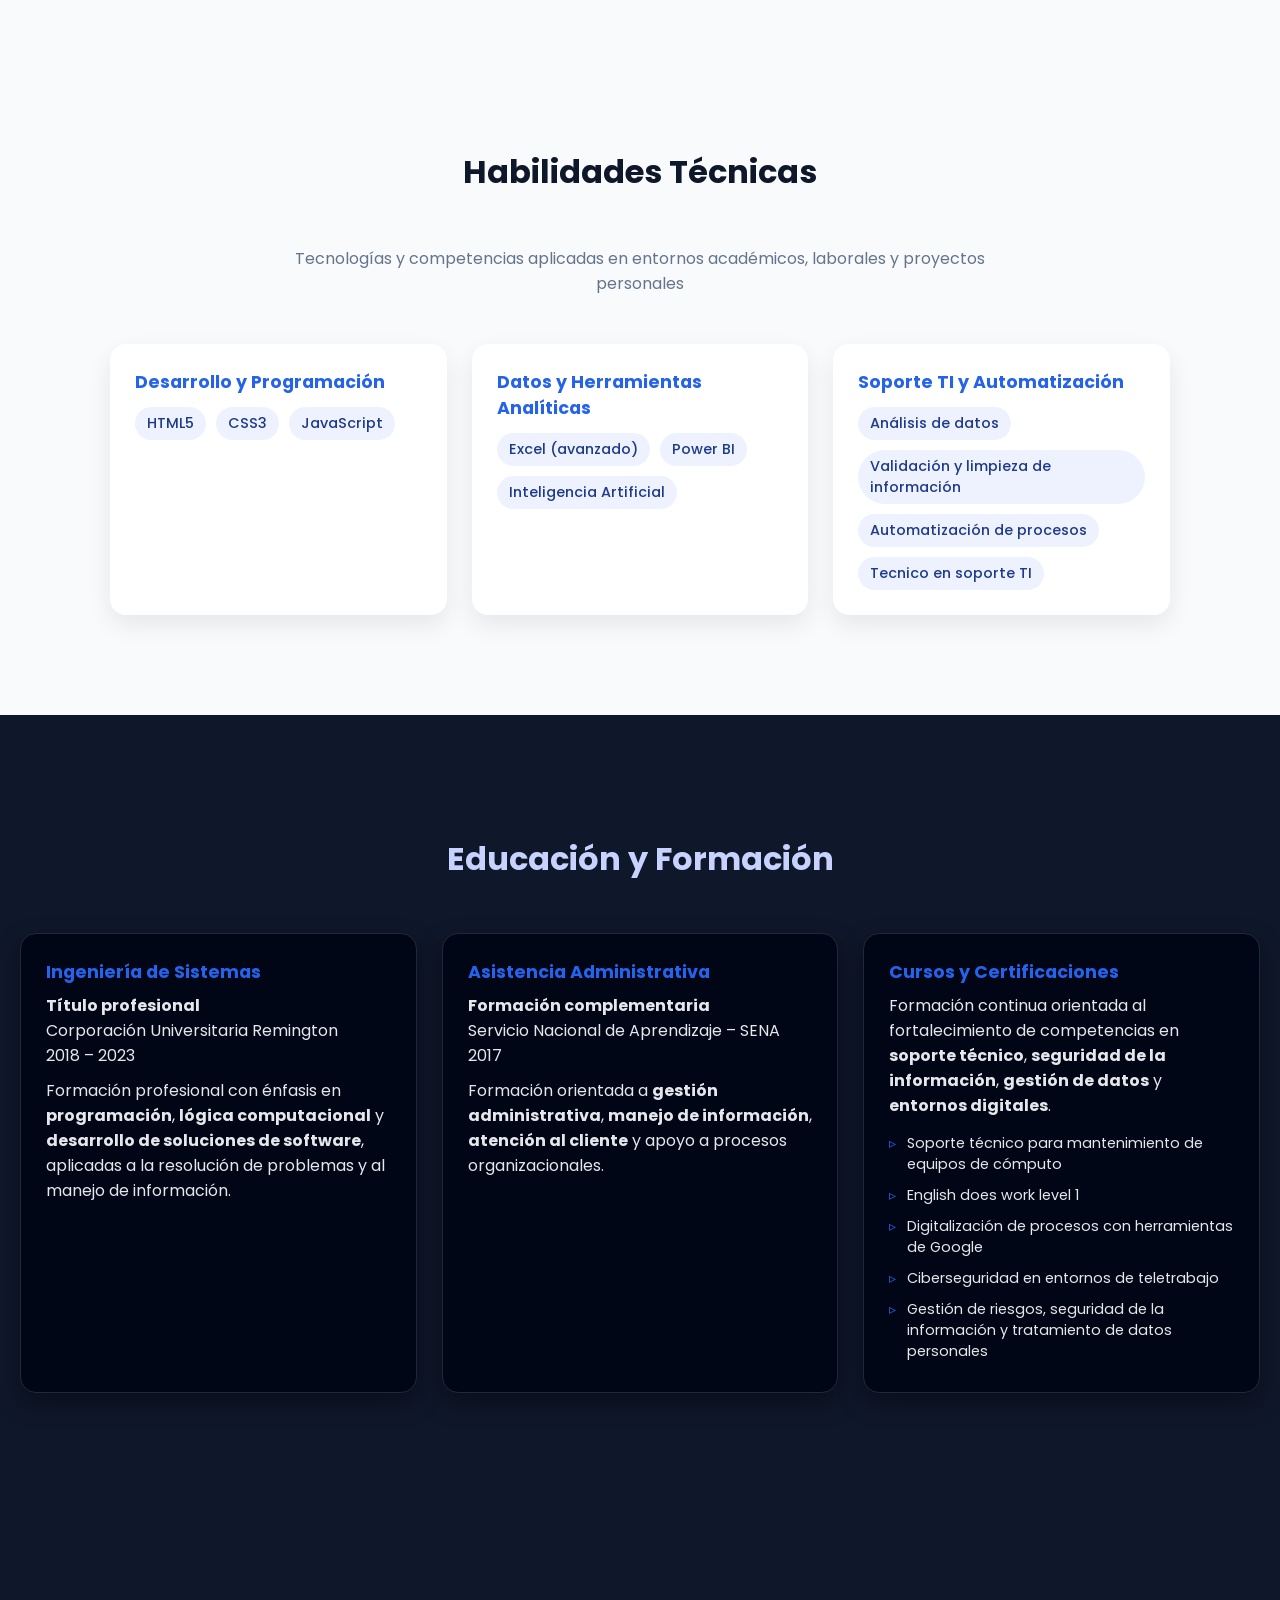
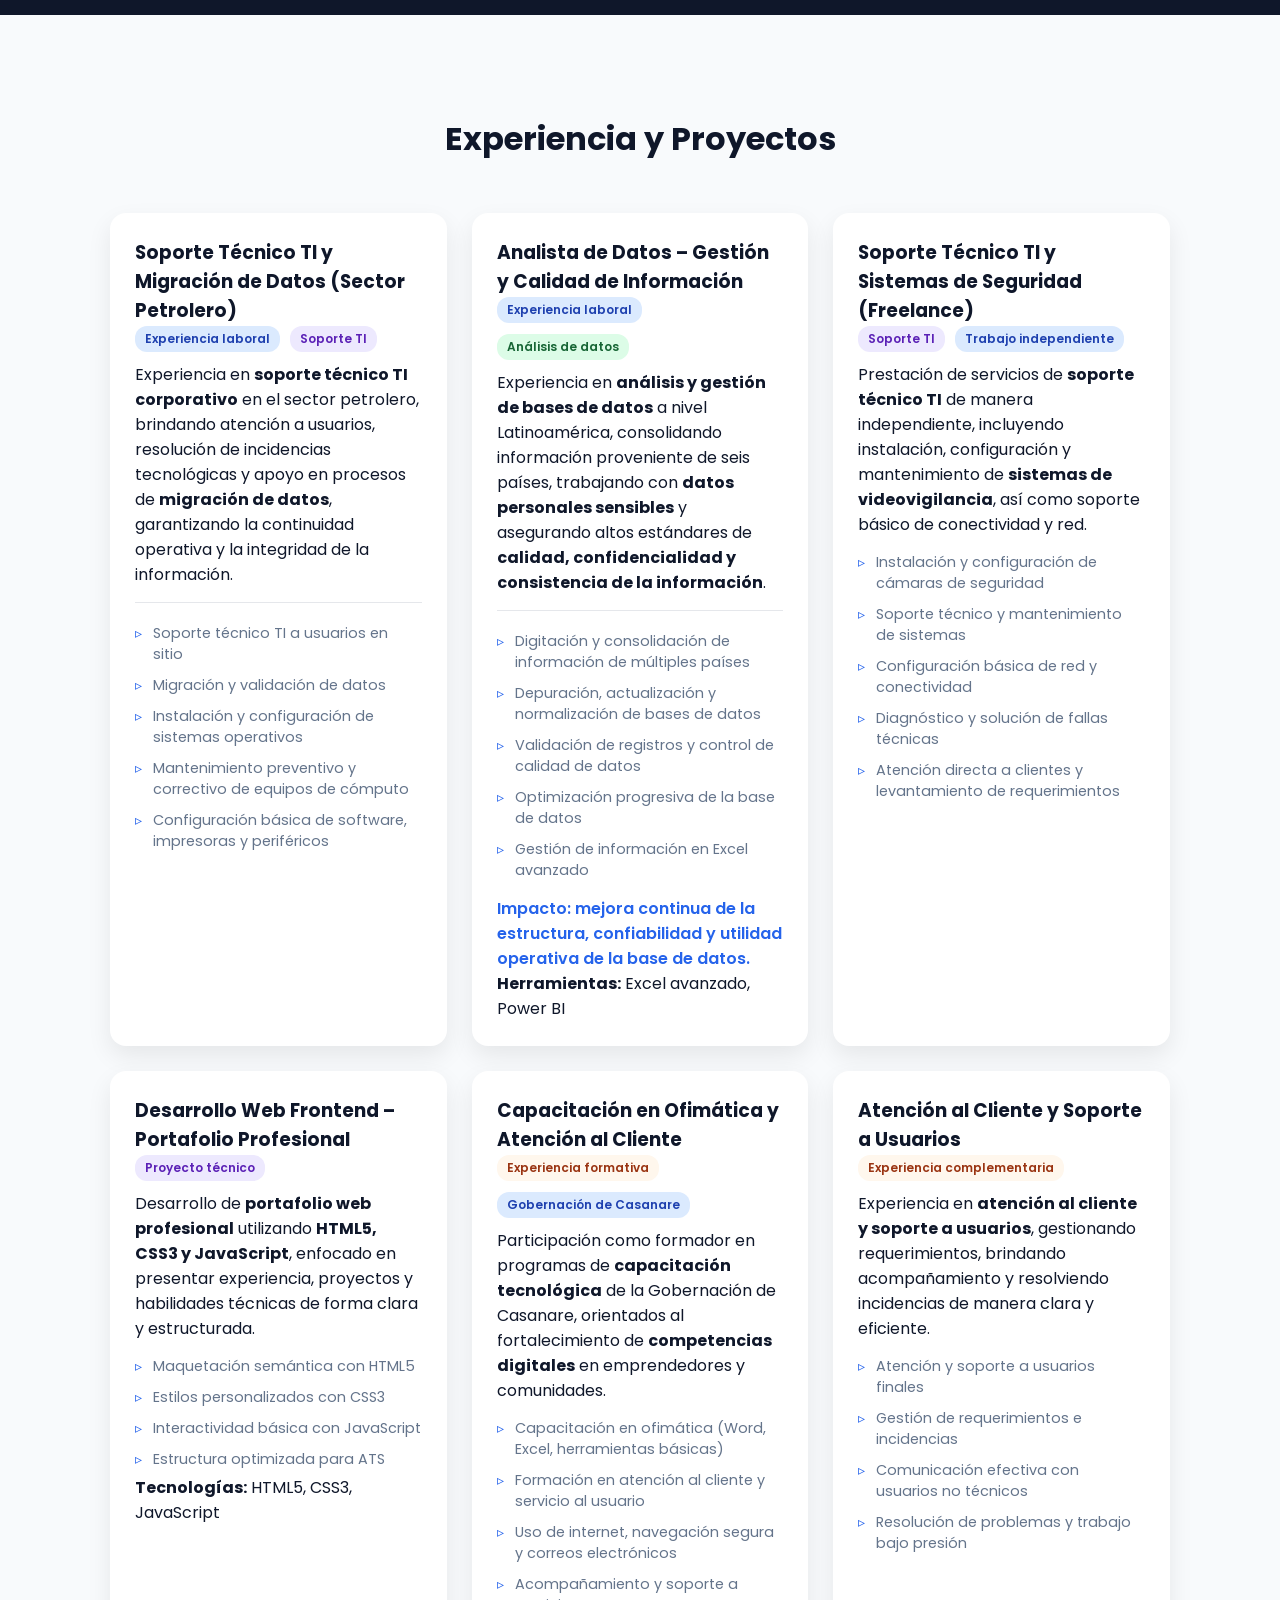
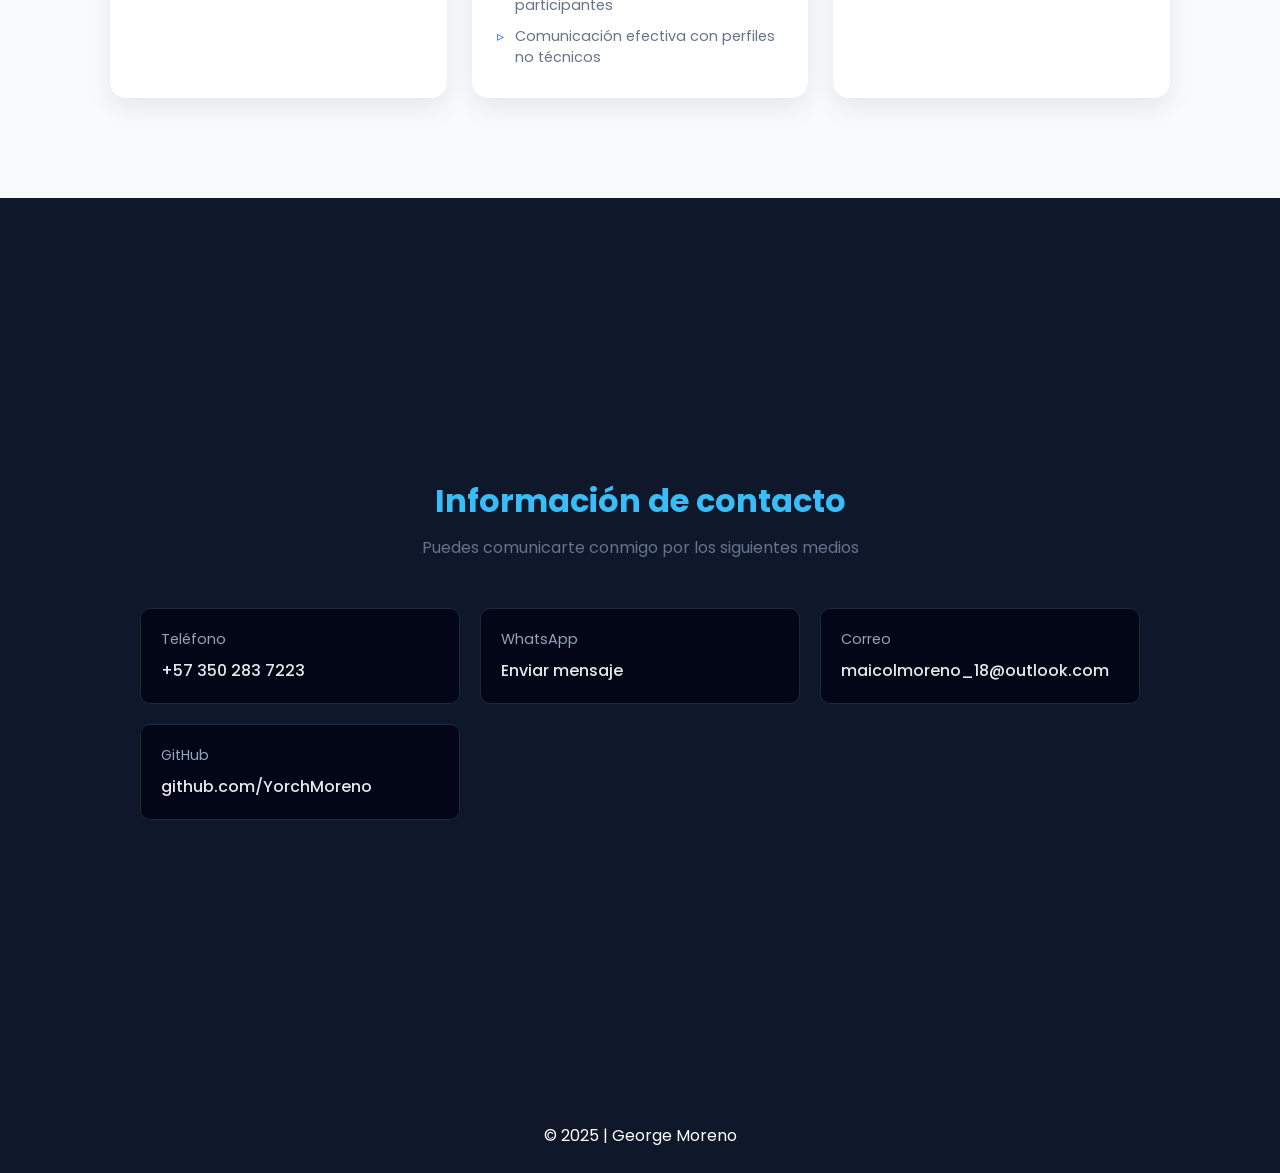
==== commit 641c40f2: "Version seis" ====
--- a/src/index.html
+++ b/src/index.html
@@ -312,9 +312,12 @@
             padding:25px;
         }
 
-        @media(max-width:600px){
-            .hero h1{font-size:2.2rem;}
-        }
+        @media (max-width:600px){
+            .hero h1{
+                font-size:2.2rem;
+            }
+        }
+
 
         /* SECCIÓN OSCURA (EDUCACIÓN) */
         .dark-section h2{
@@ -399,45 +402,24 @@
             color:#64748b;
             font-size:.85rem;
         }
-        @media (max-width: 768px) {
-
-            nav{
-                padding:10px 20px;
-                flex-direction:column;
-                gap:8px;
-            }
-
-            nav strong{
-                font-size:.95rem;
-            }
-
-            nav a{
-                margin:0 8px;
-                font-size:.85rem;
-            }
-
-            .hero{
-                padding-top:120px; /* compensa el nav fijo */
-            }
-
-            .foto-wrapper{
-                width:150px;
-                height:150px;
-            }
-
-            .foto-wrapper::after{
-                width:170px;
-                height:170px;
-            }
-        }
         @media (max-width:768px){
             :root{
-                --nav-height:110px;
+                --nav-height:70px;
             }
 
             nav{
                 height:var(--nav-height);
-                padding:10px 16px;
+                padding:8px 12px;
+                display:flex;
+                flex-direction:row;
+                justify-content:space-between;
+                align-items:center;
+            }
+
+            nav a{
+                font-size:.85rem;
+                margin:0 6px;
+                white-space:nowrap;
             }
 
             .foto-wrapper{
@@ -450,25 +432,63 @@
                 height:160px;
             }
         }
+
+        /* ===== NAV BASE ===== */
+        nav{
+            position:fixed;
+            top:0;
+            width:100%;
+            background:#0f172a;
+            color:white;
+            display:flex;
+            justify-content:space-between;
+            align-items:center;
+            padding:12px 24px;
+            z-index:1000;
+        }
+
+        .nav-links{
+            display:flex;
+            gap:20px;
+        }
+
+        .nav-links a{
+            color:white;
+            text-decoration:none;
+            font-weight:500;
+        }
+
+        /* Botón hamburguesa */
+        .menu-toggle{
+            display:none;
+            font-size:1.8rem;
+            background:none;
+            border:none;
+            color:white;
+            cursor:pointer;
+        }
+
+        /* ===== MÓVIL ===== */
         @media (max-width:768px){
-            :root{
-                --nav-height:110px;
+            .menu-toggle{
+                display:block;
             }
 
-            nav{
-                height:var(--nav-height);
-                padding:10px 16px;
+            .nav-links{
+                position:absolute;
+                top:100%;
+                left:0;
+                width:100%;
+                background:#0f172a;
                 flex-direction:column;
+                align-items:center;
+                gap:16px;
+                padding:16px 0;
+                display:none;
             }
 
-            .foto-wrapper{
-                width:140px;
-                height:140px;
-            }
-
-            .foto-wrapper::after{
-                width:160px;
-                height:160px;
+            .nav-links.active{
+                display:flex;
             }
         }
 
@@ -477,17 +497,22 @@
 
 <body>
 
-<nav>
+<<nav>
     <strong>Mi Portafolio</strong>
-    <div>
+
+    <button class="menu-toggle" aria-label="Abrir menú">
+        ☰
+    </button>
+
+    <div class="nav-links">
         <a href="#perfil">Perfil</a>
         <a href="#habilidades">Habilidades</a>
         <a href="#educacion">Educación</a>
         <a href="#proyectos">Proyectos</a>
-        <a href="#contacto">Contacto</a>
-
+        <a href="#contacto">contactos</a>
     </div>
 </nav>
+
 
 <div class="hero">
     <div class="foto-wrapper">
@@ -781,6 +806,14 @@
 <footer>
     © 2025 | George Moreno
 </footer>
+<script>
+    const toggle = document.querySelector('.menu-toggle');
+    const links = document.querySelector('.nav-links');
+
+    toggle.addEventListener('click', () => {
+        links.classList.toggle('active');
+    });
+</script>
 
 </body>
 </html>
